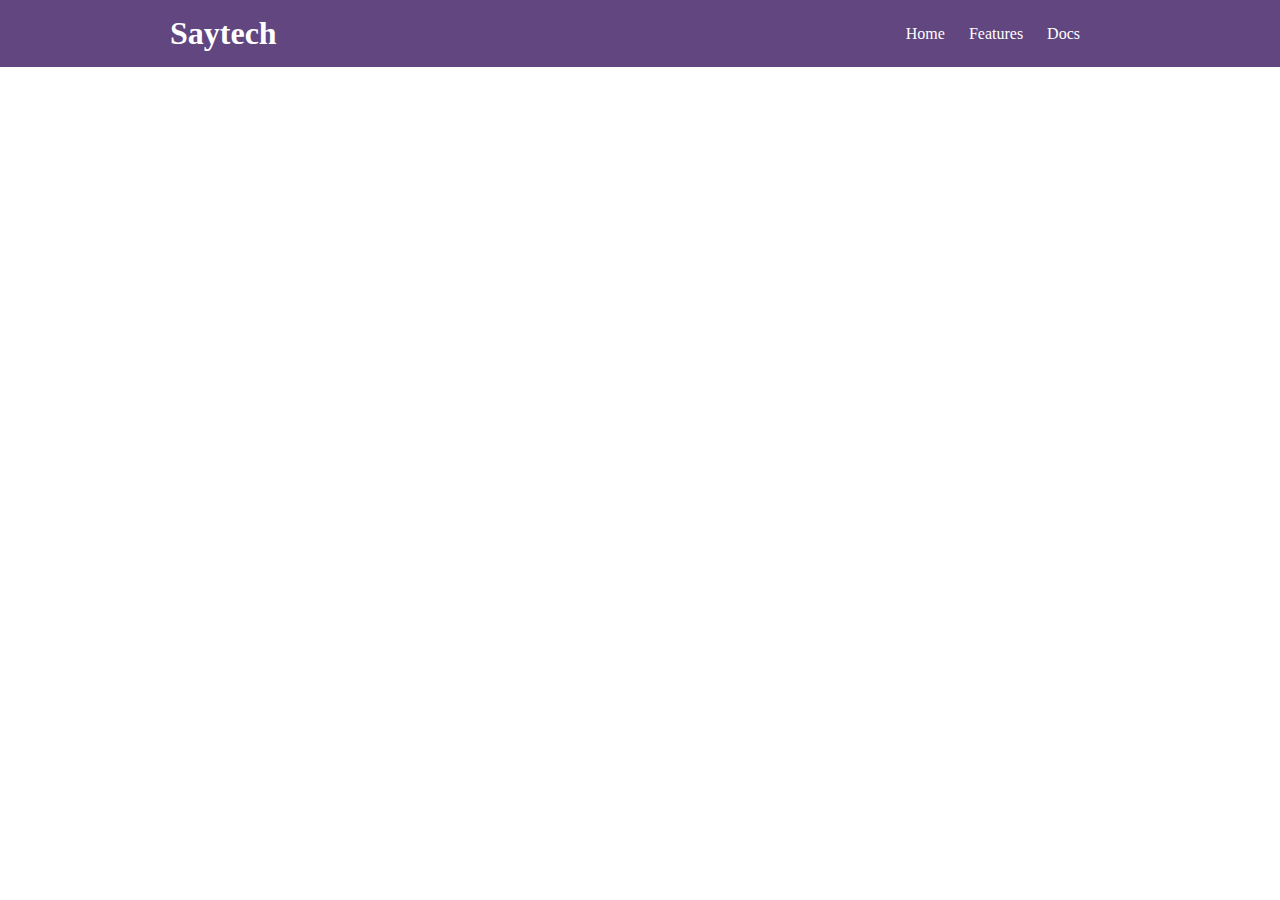
==== index.html @ d3824d50 "сделала разметку сайта. сделала хедер" ====
<!DOCTYPE html>
<html lang="en">
<head>
    <meta charset="UTF-8">
    <meta name="viewport" content="width=device-width, initial-scale=1.0">
    <title>Document</title>
    <link rel="stylesheet" href="style.css">
</head>
<body>
    <header>
        <h1>Saytech</h1>
        <ul>
            <li><a href="">Home</a></li>
            <li><a href="">Features</a></li>
            <li><a href="">Docs</a></li>
        </ul>
    </header>
    <main>

    </main>
    <section class="skewed">

    </section>
    <section class="top-container">

    </section>
    <section class="bottom-container">

    </section>
    <section class="hosting-container">

    </section>
    <section class="languages-container">

    </section>
    <footer>

    </footer>
</body>
</html>
---- style.css ----
body{
    margin: 0;
    padding: 0;
}
header{
    padding: 0 200px 0 170px;
    background-color: #61467f;
    display: flex;
    justify-content: space-between;
    align-items: center;
}
header h1{
    margin: 15px 0;
    color: white;
}
header ul li{
    list-style-type: none;
    display: inline;
    padding-left: 20px;
}
header a{
    text-decoration: none;
    color: white;
}
main{
    padding: 0 150px;
    background-color: #61467f;
}
.skewed{
    padding: 0 150px;
    background-color: #181a1b;
}
.top-container{
    padding: 0 150px;
}
.bottom-container{
    padding: 0 150px;
}
.hosting-container{
    padding: 0 150px;
}
.languages-container{
    padding: 0 150px;
}
footer{
    padding: 0 150px;
}
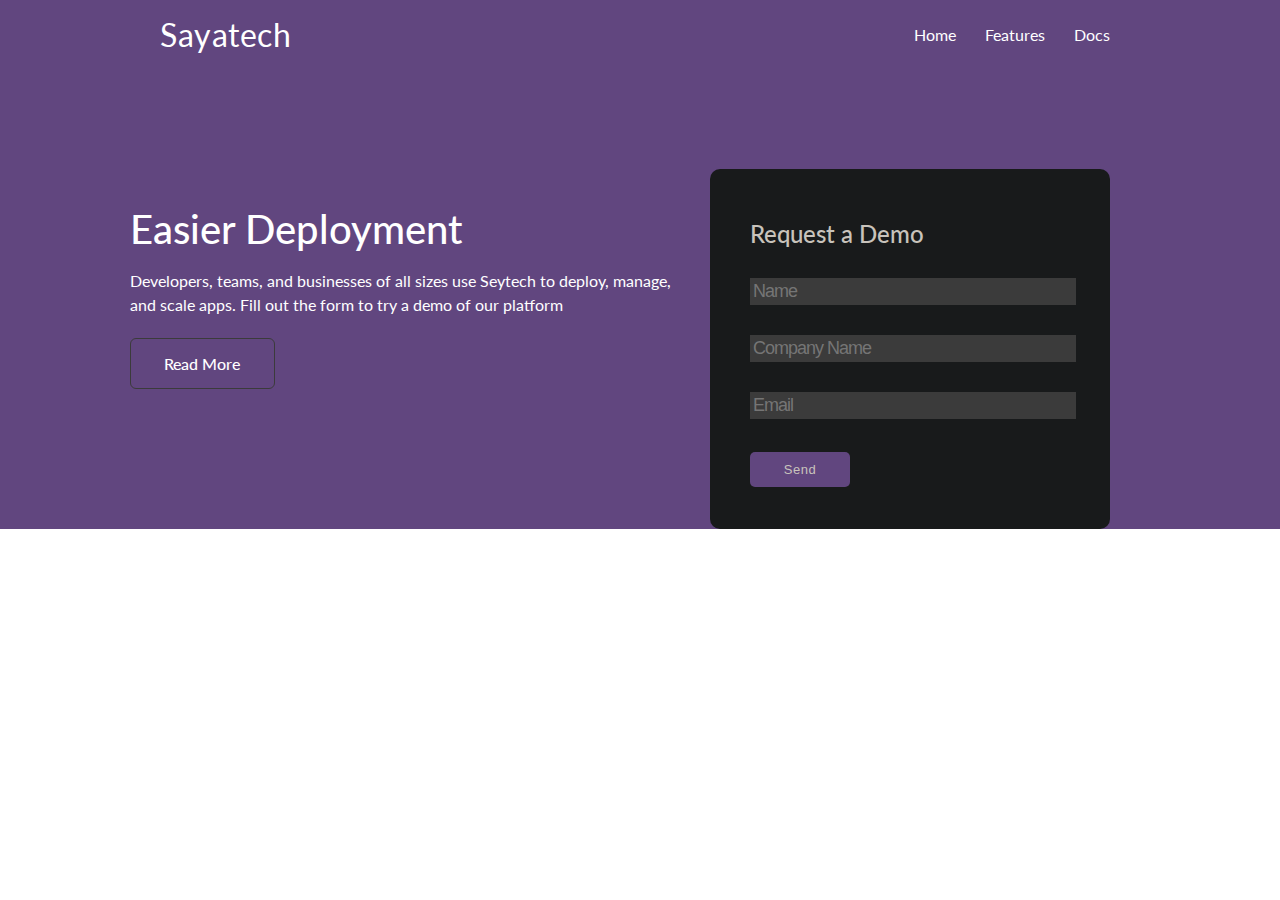
==== commit 40e660be: "сделала вторую секцию сайта" ====
--- a/index.html
+++ b/index.html
@@ -4,19 +4,43 @@
     <meta charset="UTF-8">
     <meta name="viewport" content="width=device-width, initial-scale=1.0">
     <title>Document</title>
+    <link rel="preconnect" href="https://fonts.googleapis.com">
+    <link rel="preconnect" href="https://fonts.gstatic.com" crossorigin>
+    <link href="https://fonts.googleapis.com/css2?family=Lato:wght@300&display=swap" rel="stylesheet">
     <link rel="stylesheet" href="style.css">
 </head>
 <body>
     <header>
-        <h1>Saytech</h1>
-        <ul>
-            <li><a href="">Home</a></li>
-            <li><a href="">Features</a></li>
-            <li><a href="">Docs</a></li>
-        </ul>
+        <div class="header-container">
+            <h1>Sayatech</h1>
+            <ul>
+                <li><a href="">Home</a></li>
+                <li><a href="">Features</a></li>
+                <li><a href="">Docs</a></li>
+            </ul> 
+        </div>
     </header>
     <main>
-
+        <div class="main-container">
+            <div class="l">
+                <h1>Easier Deployment</h1>
+                <p>Developers, teams, and businesses of all sizes use Seytech to deploy, manage, and scale apps. Fill out the form to try a demo of our platform</p>
+                <div class="rm">                
+                    <h3>Read More</h3>
+                </div>
+            </div>
+            <div class="r">
+                <form action="">
+                    <h2>Request a Demo</h2>
+                    <input type="text" placeholder="Name" required>
+                    <input type="text" placeholder="Company Name" required>
+                    <input type="email" placeholder="Email" required>
+                    <div class="submit">
+                        <input type="submit" value="Send">
+                    </div>
+                </form>
+            </div>
+        </div>
     </main>
     <section class="skewed">
 
--- a/style.css
+++ b/style.css
@@ -1,10 +1,14 @@
 body{
     margin: 0;
     padding: 0;
+    font-family: 'Lato', sans-serif;
 }
 header{
-    padding: 0 200px 0 170px;
     background-color: #61467f;
+}
+.header-container{
+    width: 75%;
+    margin: auto;
     display: flex;
     justify-content: space-between;
     align-items: center;
@@ -12,36 +16,144 @@
 header h1{
     margin: 15px 0;
     color: white;
+    font-weight: 400;
+    letter-spacing: 0.5px;
 }
 header ul li{
     list-style-type: none;
     display: inline;
-    padding-left: 20px;
+    padding-left: 5px;
+}
+header a:hover{
+    border-bottom: 2px solid #303436;
 }
 header a{
+    padding: 10px 10px;
     text-decoration: none;
     color: white;
 }
+
+
 main{
-    padding: 0 150px;
+    padding: 0 210px 0 170px;
     background-color: #61467f;
 }
+.main-container{
+    width: 75%;
+    margin: auto;
+    display: grid;
+    grid-template-columns: 550px 400px;
+    gap: 30px;
+    color: white;
+    align-items: center;
+    justify-content: center;
+}
+input{
+    display: block;
+    padding: 3px;
+    font-size: 18px;
+    font-weight: 500;
+    background-color: #3b3b3b;
+    border: 0;
+    width: 100%;
+    margin: auto;    
+    margin-bottom: 30px;
+    letter-spacing: -1px;
+}
+input[type="submit"] {
+    width: 100px;
+    background-color: #61467f;
+    color: #c8c3bc;
+    font-size: 13px;
+    letter-spacing: 0.5px;
+    padding: 10px 0;
+    border-radius: 5px;
+    margin: 0;
+}
+input[type="submit"]:hover{
+    cursor: pointer;
+    padding: 9px 0;
+    width: 30%;
+    margin-left: 2px;
+    letter-spacing: 0;
+}
+.submit{
+    height: 40px;
+    display: flex;
+    align-items: center;
+}
+
+.main-container .r{
+    background-color: #181a1b;
+    padding: 40px;
+    border-radius: 10px;
+    margin-top: 100px;
+}
+form{
+    margin: auto;
+}
+form h2{
+    font-weight: 500;
+    color: #c8c3bc;
+    margin: 10px 0 30px 0;
+}
+.main-container .l h1{
+    margin: 0;
+    font-size: 40px;
+    font-weight: 500;
+}
+.rm{
+    height: 60px;
+    width: 550px;
+    display: flex;
+    align-items: center;
+}
+.main-container .l h3{
+    font-weight: 500;
+    font-size: 16px;
+    padding: 15px 30px;
+    border: 1px solid #3b3b3b;
+    border-radius: 6px;
+    width: 15%;
+    margin: 0;
+    text-align: center;
+}
+.main-container .l h3:hover{
+    padding: 14px 28px;
+    margin-left: 2px;
+    font-size: 15.5px;
+    text-align: center;
+    cursor: pointer;
+}
+.main-container .l p{
+    line-height: 1.5;
+}
 .skewed{
-    padding: 0 150px;
+    padding: 0 200px 0 170px;
     background-color: #181a1b;
 }
+
+
 .top-container{
-    padding: 0 150px;
+    padding: 0 200px 0 170px;
 }
+
+
 .bottom-container{
-    padding: 0 150px;
+    padding: 0 200px 0 170px;
 }
+
+
 .hosting-container{
-    padding: 0 150px;
+    padding: 0 200px 0 170px;
 }
+
+
 .languages-container{
-    padding: 0 150px;
+    padding: 0 200px 0 170px;
 }
+
+
 footer{
-    padding: 0 150px;
+    padding: 0 200px 0 170px;
 }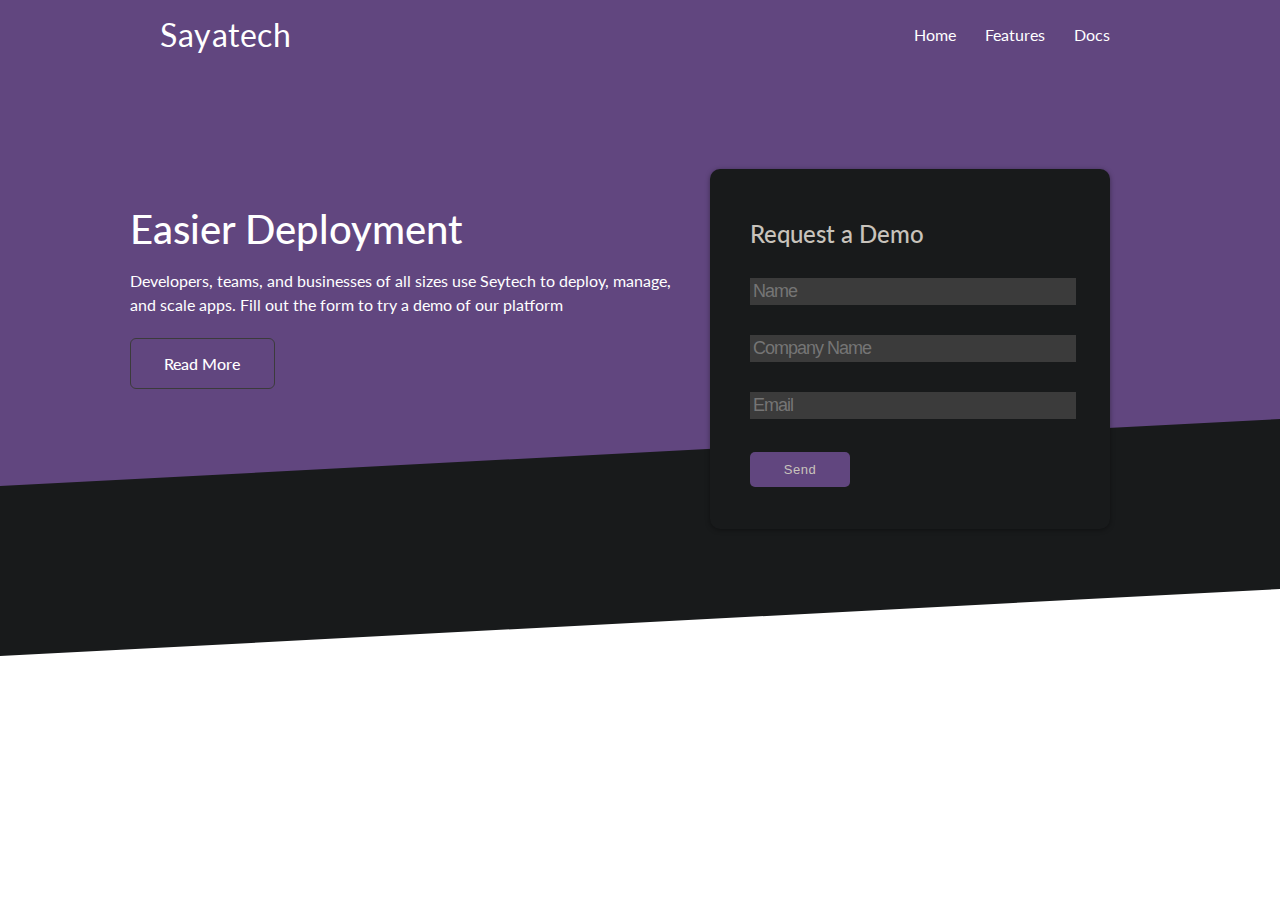
==== commit d0adfae5: "сделала контейнер под наклоном" ====
--- a/index.html
+++ b/index.html
@@ -42,9 +42,7 @@
             </div>
         </div>
     </main>
-    <section class="skewed">
-
-    </section>
+    <section class="skewed"> </section>
     <section class="top-container">
 
     </section>
--- a/style.css
+++ b/style.css
@@ -88,6 +88,8 @@
     padding: 40px;
     border-radius: 10px;
     margin-top: 100px;
+    z-index: 10;
+    box-shadow: 0px 1px 5px rgba(0, 0, 0, 0.384);
 }
 form{
     margin: auto;
@@ -128,9 +130,15 @@
 .main-container .l p{
     line-height: 1.5;
 }
+
+
 .skewed{
-    padding: 0 200px 0 170px;
     background-color: #181a1b;
+    height: 170px;
+    margin-top: -110px;
+    width: 100vw;
+    transform-origin: right top;
+    transform: skewY(-3deg);
 }
 
 
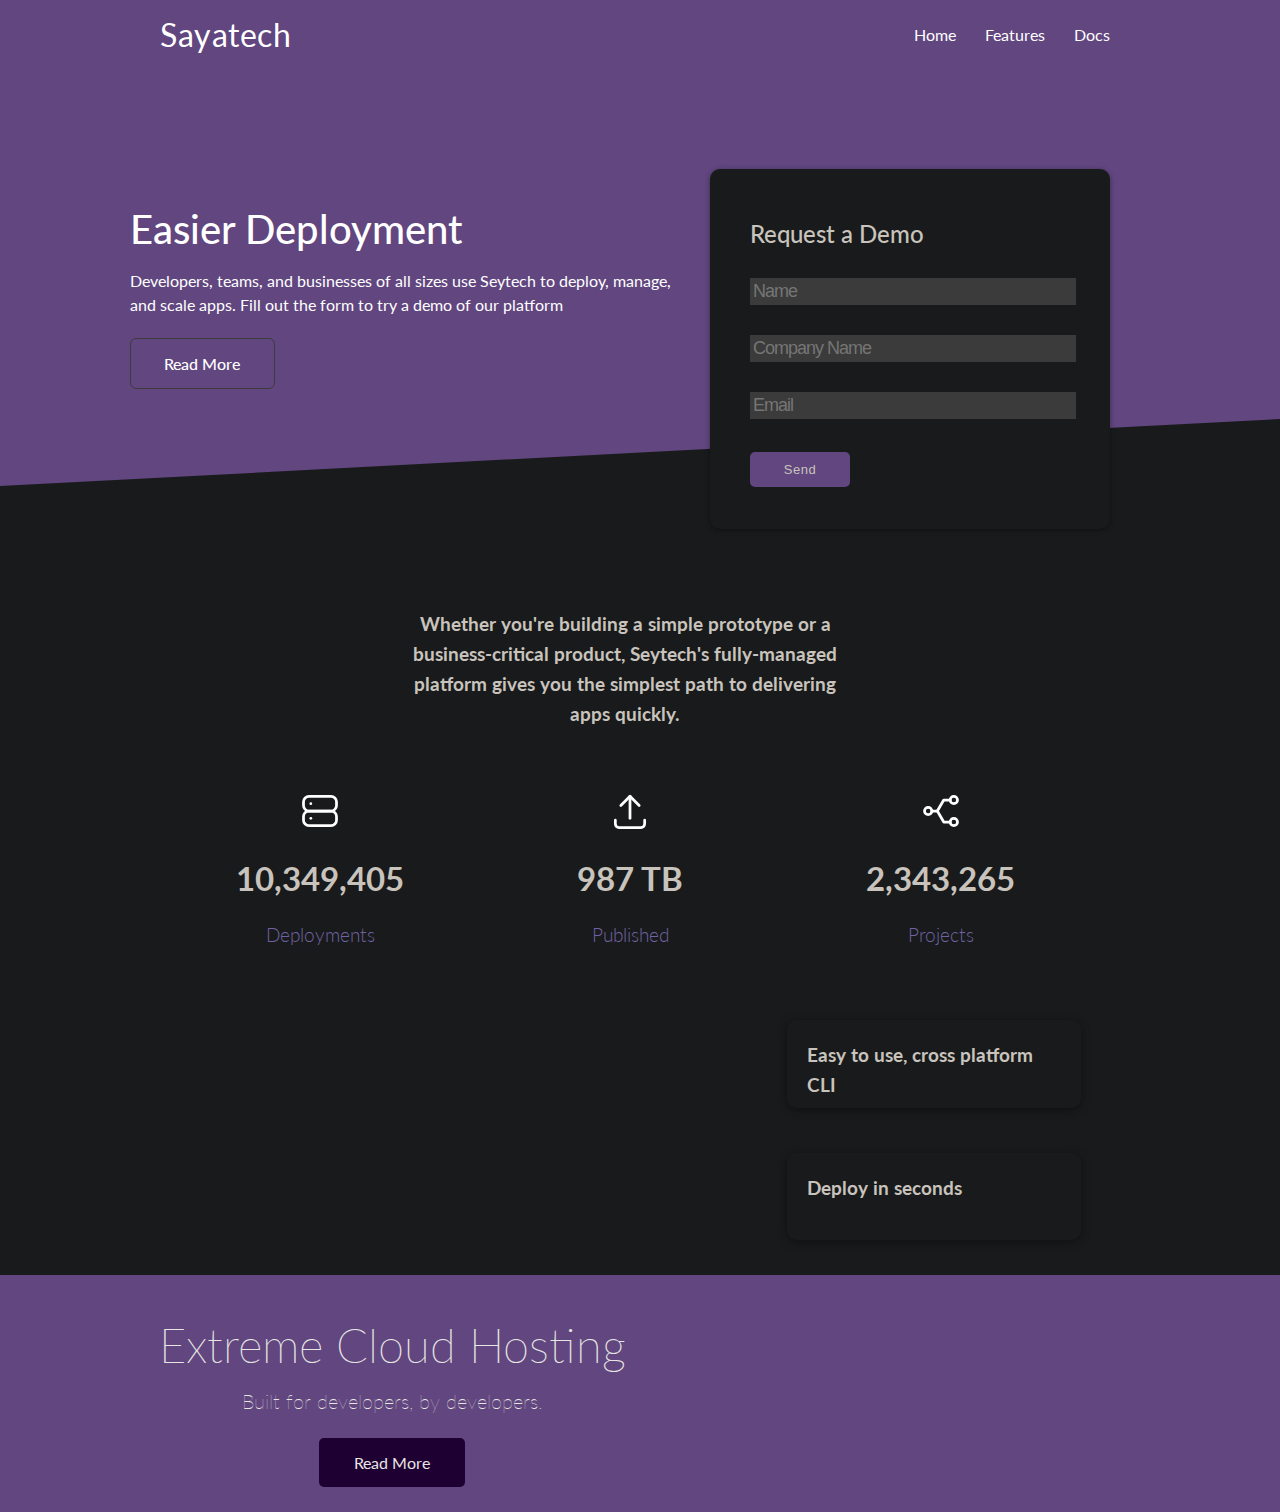
==== commit 813f4ec1: "сделала следующие 2 контейнера" ====
--- a/index.html
+++ b/index.html
@@ -43,14 +43,66 @@
         </div>
     </main>
     <section class="skewed"> </section>
-    <section class="top-container">
-
+    <section class="big-black-container">
+        <h3>
+            Whether you're building a simple prototype or a business-critical product, Seytech's fully-managed platform gives you the simplest path to delivering apps quickly.
+        </h3>
+        <div class="bbc-top">
+            <div class="icons">
+                <div class="svg">
+                    <svg xmlns="http://www.w3.org/2000/svg" class="icon icon-tabler icon-tabler-server" width="44" height="44" viewBox="0 0 24 24" stroke-width="1.5" stroke="#ffffff" fill="none" stroke-linecap="round" stroke-linejoin="round">
+                        <path stroke="none" d="M0 0h24v24H0z" fill="none"/>
+                        <path d="M3 4m0 3a3 3 0 0 1 3 -3h12a3 3 0 0 1 3 3v2a3 3 0 0 1 -3 3h-12a3 3 0 0 1 -3 -3z" />
+                        <path d="M3 12m0 3a3 3 0 0 1 3 -3h12a3 3 0 0 1 3 3v2a3 3 0 0 1 -3 3h-12a3 3 0 0 1 -3 -3z" />
+                        <path d="M7 8l0 .01" />
+                        <path d="M7 16l0 .01" />
+                    </svg>
+                </div>
+                <h1>10,349,405</h1>
+                <h3>Deployments</h3>
+            </div>
+            <div class="icons">
+                <div class="svg">
+                    <svg xmlns="http://www.w3.org/2000/svg" class="icon icon-tabler icon-tabler-upload" width="44" height="44" viewBox="0 0 24 24" stroke-width="1.5" stroke="#ffffff" fill="none" stroke-linecap="round" stroke-linejoin="round">
+                        <path stroke="none" d="M0 0h24v24H0z" fill="none"/>
+                        <path d="M4 17v2a2 2 0 0 0 2 2h12a2 2 0 0 0 2 -2v-2" />
+                        <path d="M7 9l5 -5l5 5" />
+                        <path d="M12 4l0 12" />
+                    </svg>
+                </div>
+                <h1>987 TB</h1>
+                <h3>Published</h3>
+            </div>
+            <div class="icons">
+                <div class="svg">
+                    <svg xmlns="http://www.w3.org/2000/svg" class="icon icon-tabler icon-tabler-brand-stackshare" width="44" height="44" viewBox="0 0 24 24" stroke-width="1.5" stroke="#ffffff" fill="none" stroke-linecap="round" stroke-linejoin="round">
+                        <path stroke="none" d="M0 0h24v24H0z" fill="none"/>
+                        <path d="M19 6m-2 0a2 2 0 1 0 4 0a2 2 0 1 0 -4 0" />
+                        <path d="M19 18m-2 0a2 2 0 1 0 4 0a2 2 0 1 0 -4 0" />
+                        <path d="M5 12m-2 0a2 2 0 1 0 4 0a2 2 0 1 0 -4 0" />
+                        <path d="M7 12h3l3.5 6h3.5" />
+                        <path d="M17 6h-3.5l-3.5 6" />
+                    </svg>
+                </div>
+                <h1>2,343,265</h1>
+                <h3>Projects</h3>
+            </div>
+        </div>
+        <div class="bbc-bottom">
+            <div class="bottom-content" id="bc1">
+                <h3>Easy to use, cross platform CLI</h3>
+            </div>
+            <div class="bottom-content" id="bc2">
+                <h3>Deploy in seconds</h3>
+            </div>
+        </div>
     </section>
-    <section class="bottom-container">
-
-    </section>
-    <section class="hosting-container">
-
+    <section class="purple-container">
+        <div class="content">
+            <h1>Extreme Cloud Hosting</h1>
+            <h3>Built for developers, by developers.</h3>
+            <a href="">Read More</a>
+        </div>
     </section>
     <section class="languages-container">
 
--- a/style.css
+++ b/style.css
@@ -134,26 +134,108 @@
 
 .skewed{
     background-color: #181a1b;
-    height: 170px;
+    height: 150px;
     margin-top: -110px;
-    width: 100vw;
+    width: 100%;
     transform-origin: right top;
     transform: skewY(-3deg);
 }
 
 
-.top-container{
-    padding: 0 200px 0 170px;
-}
-
-
-.bottom-container{
-    padding: 0 200px 0 170px;
-}
-
-
-.hosting-container{
-    padding: 0 200px 0 170px;
+.big-black-container{
+    padding: 60px 200px 0 170px;
+    z-index: 10;
+    background-color: #181a1b;
+    margin-top: -20px;
+}
+.big-black-container h3{
+    color: #c8c3bc;
+    width: 51%;
+    margin: auto;
+    text-align: center;
+    line-height: 30px;
+}
+.bbc-top{
+    margin-top: 60px;
+    display: grid;
+    grid-template-columns: 33% 33% 33%;
+    gap: 10px;
+}
+.icons{
+    display: flex;
+    flex-direction: column;
+    justify-content: center;
+    text-align: center;
+}
+.icons h3{
+    color: #7162a1;
+    font-weight: 300;
+    margin-top: 0;
+}
+.icons h1{
+    font-size: 33px;
+    color: #c8c3bc;
+}
+.bbc-bottom{
+    margin-top: 70px;
+    display: grid;
+    grid-template-columns: 33% 33% 33%;
+    grid-template-rows: 50% 50%;
+    gap: 5px;
+    margin-left: 20px;
+}
+#bc1{
+    grid-column: 3/4;
+    grid-row: 1/2;
+}
+#bc2{
+    grid-column: 3/4;
+    grid-row: 2/3;
+}
+.bottom-content{
+    box-shadow: 0px 2px 10px rgba(0, 0, 0, 0.384);
+    border-radius: 10px;
+    padding: 20px 20px;
+    margin-bottom: 40px;
+}
+.bottom-content h3{
+    margin: 0;
+    width: 100%;
+    text-align: left;
+}
+
+
+.purple-container{
+    background-color: #61467f;
+    color: #e8e6e3;
+    padding: 10px 20px 40px 20px;
+    margin: 0;
+}
+.purple-container h1{
+    font-size: 47px;
+    font-weight: 200;
+}
+.purple-container .content{
+    width: 60%;
+    text-align: center;
+}
+.purple-container h3{
+    font-size: 20px;
+    font-weight: 100;
+    margin-top: -15px;
+    margin-bottom: 40px;
+}
+.purple-container a{
+    text-decoration: none;
+    background-color: #1e0033;
+    color: #e8e6e3;
+    padding: 15px 35px;
+    border-radius: 5px; 
+    font-size: 16px;
+}
+.purple-container a:hover{
+    padding: 14px 34px;
+    font-size: 15px;
 }
 
 
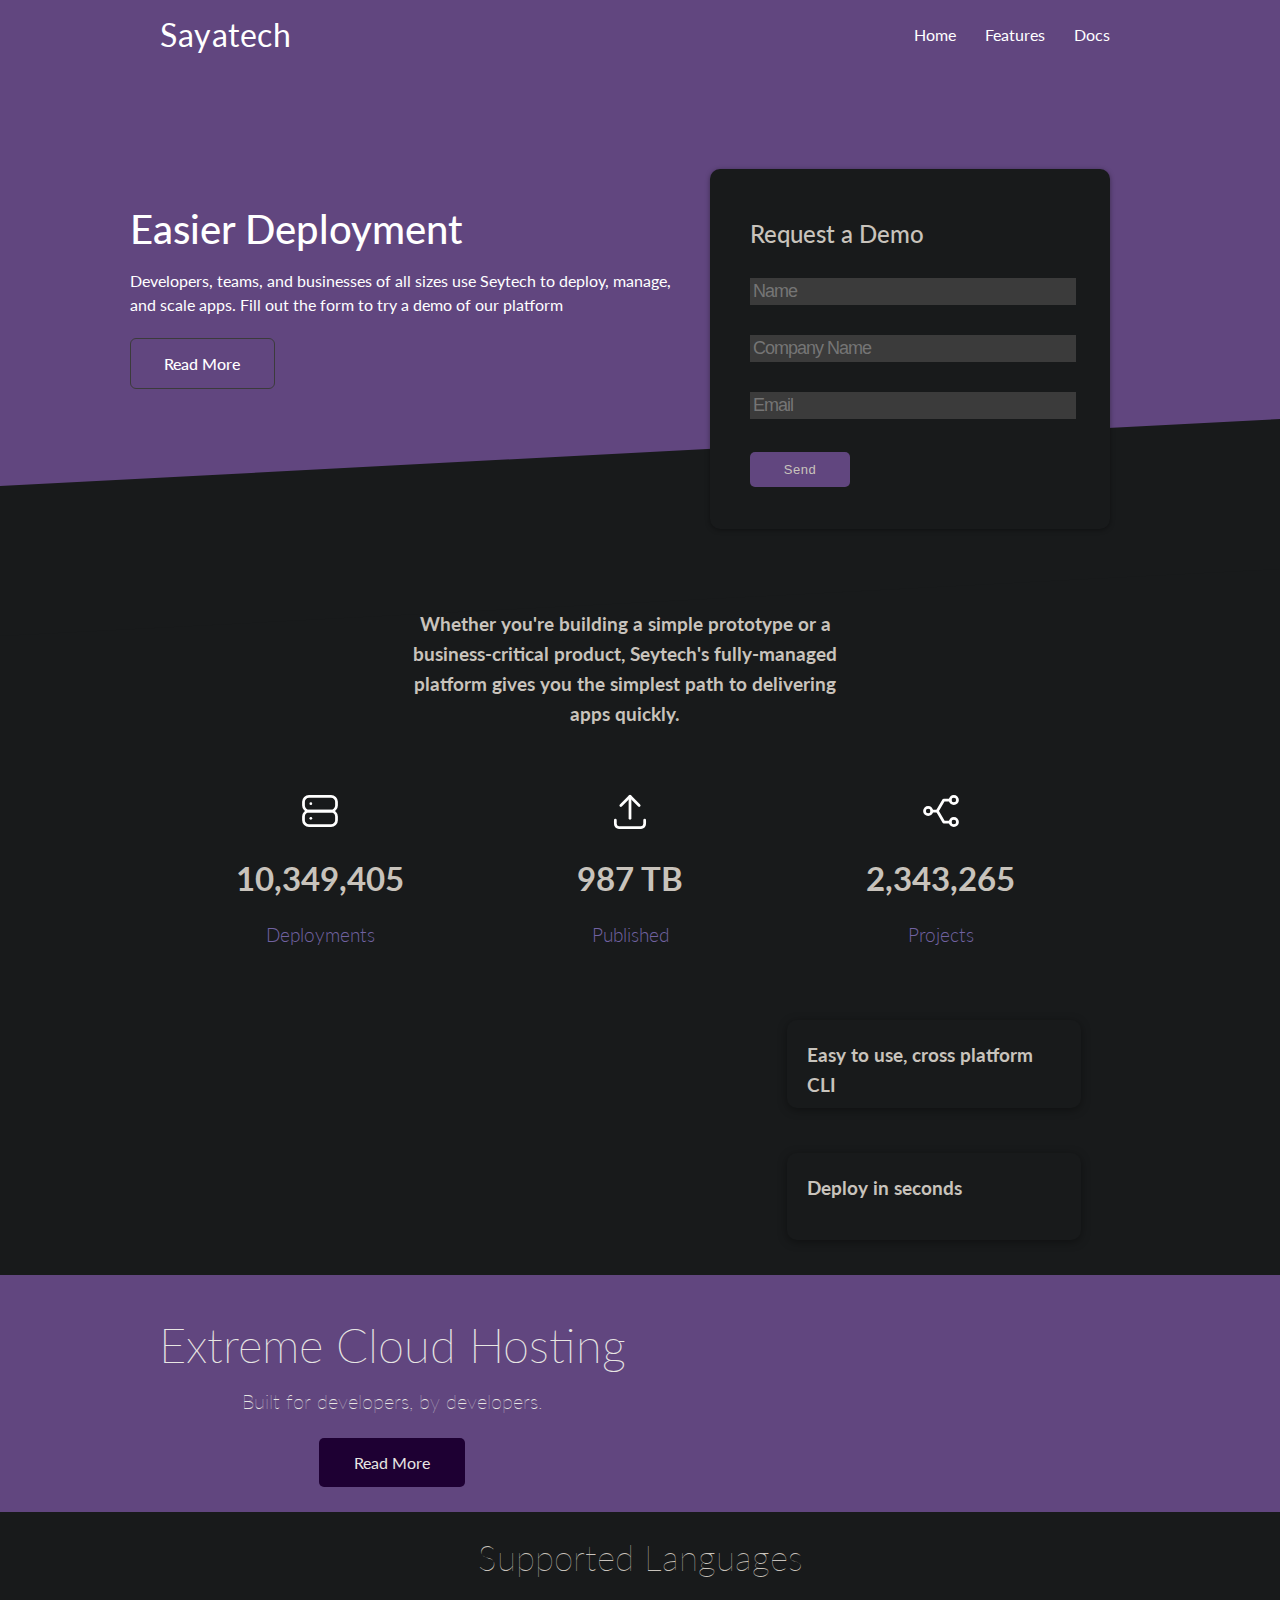
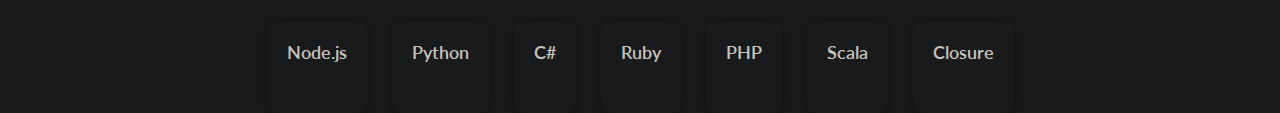
==== commit 7b61d6ed: "сделала секцию с ЯП" ====
--- a/index.html
+++ b/index.html
@@ -105,7 +105,16 @@
         </div>
     </section>
     <section class="languages-container">
-
+        <h1>Supported Languages</h1>
+        <div class="lang-flex">
+            <div class="lang">Node.js</div>
+            <div class="lang">Python</div>
+            <div class="lang">C#</div>
+            <div class="lang">Ruby</div>
+            <div class="lang">PHP</div>
+            <div class="lang">Scala</div>
+            <div class="lang">Closure</div>
+        </div>
     </section>
     <footer>
 
--- a/style.css
+++ b/style.css
@@ -240,9 +240,37 @@
 
 
 .languages-container{
-    padding: 0 200px 0 170px;
-}
-
+    display: flex;
+    align-items: center;
+    flex-direction: column;
+    background-color: #181a1b;
+    color: #c8c3bc;
+}
+.languages-container h1{
+    font-size: 35px;
+    font-weight: 100;
+}
+.lang{
+    padding: 20px 20px 50px 20px;
+    text-align: center;
+    box-shadow: 0px 2px 10px rgba(0, 0, 0, 0.384);
+    font-size: large;
+    font-weight: 600;
+    border-radius: 10px;
+    margin-top: 20px;
+}
+.lang:hover{
+    transition: transform 0.3s ease;
+    transform: translate(0px, -10px);
+
+}
+.lang:not(:hover) {
+    transition: transform 0.3s ease;
+  }
+.lang-flex{
+    display: flex;
+    gap: 25px;
+}
 
 footer{
     padding: 0 200px 0 170px;
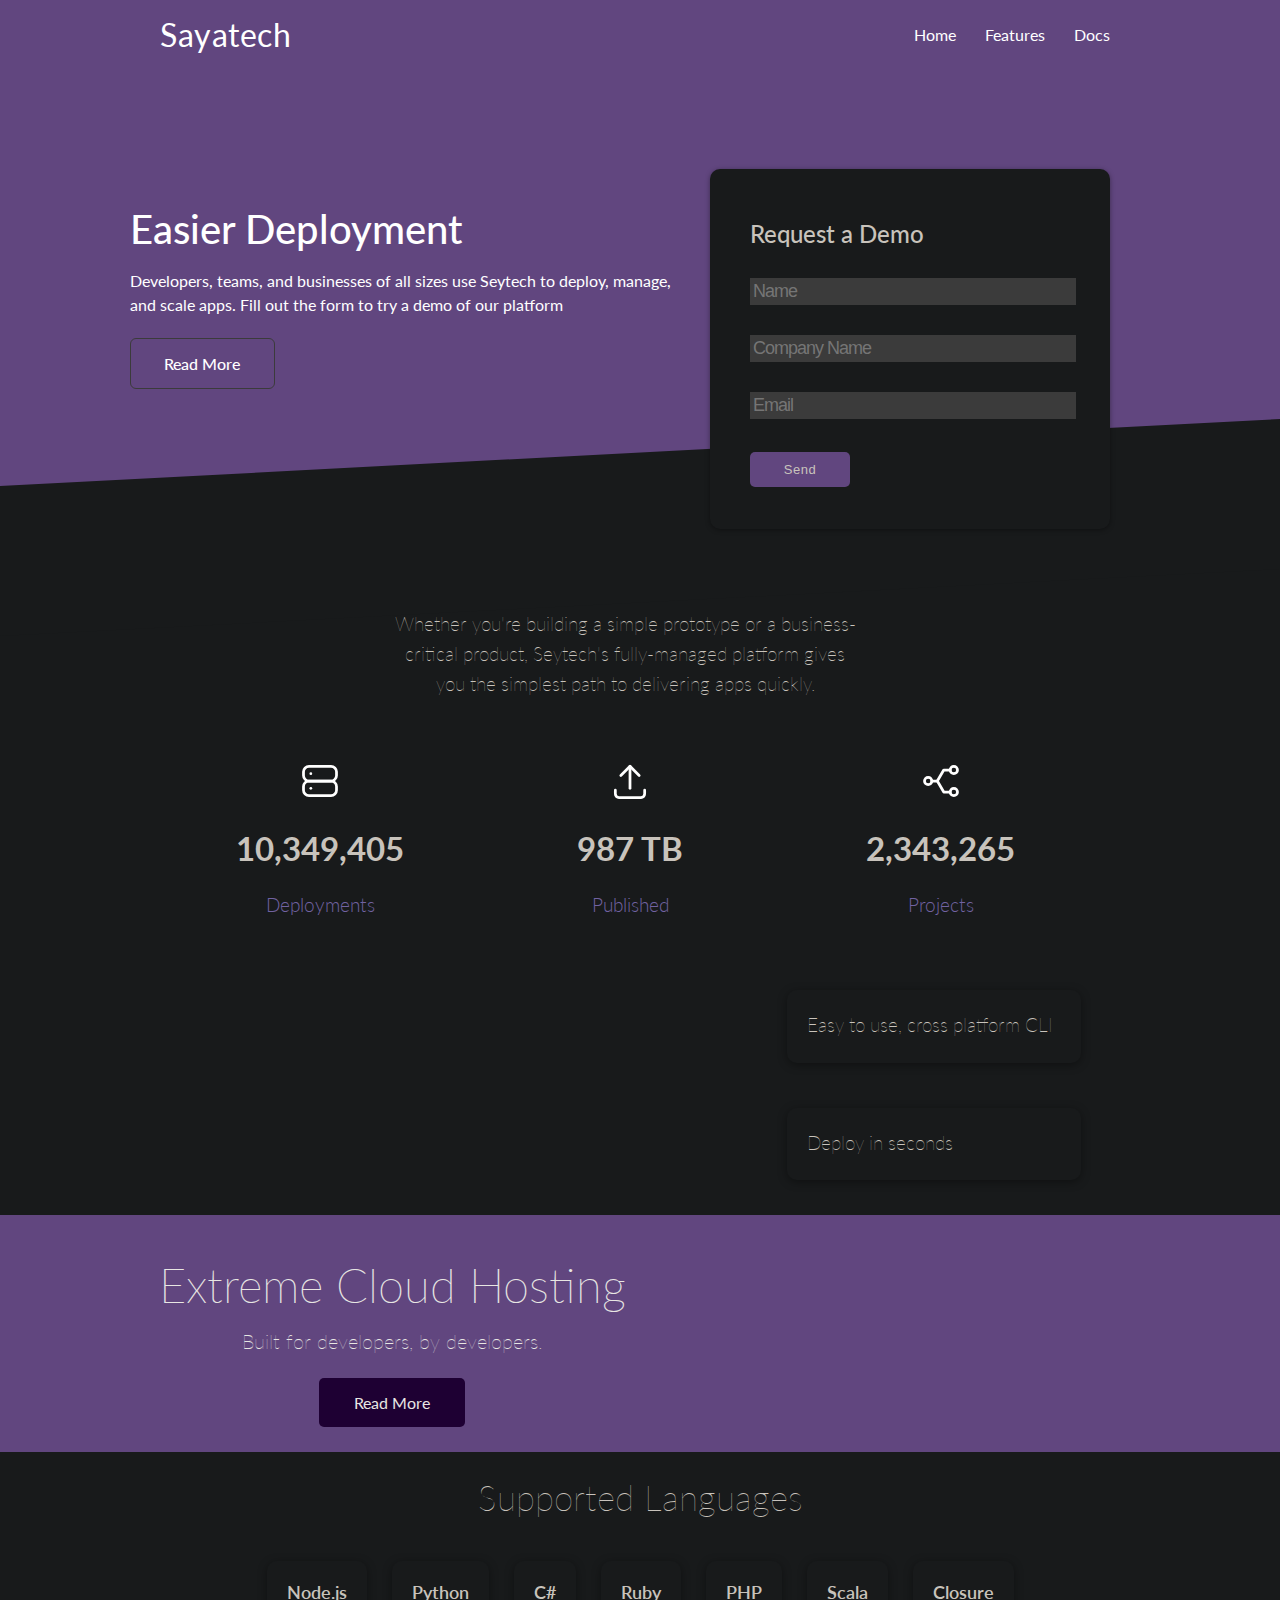
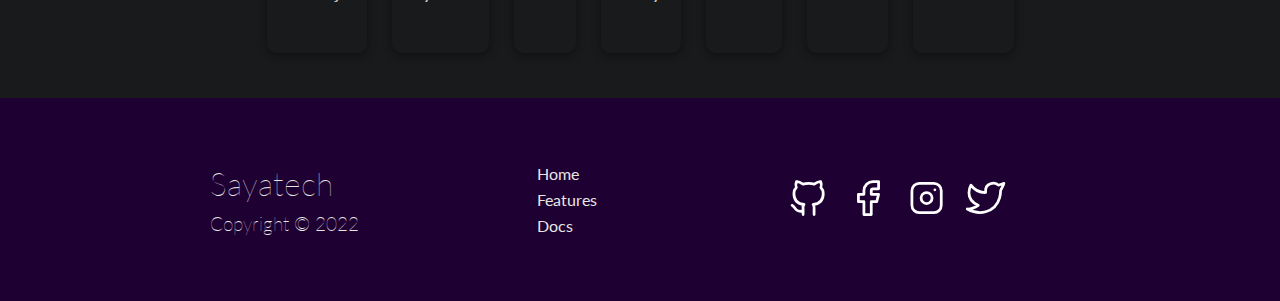
==== commit a0d2b2c3: "главная страница готова" ====
--- a/index.html
+++ b/index.html
@@ -117,7 +117,45 @@
         </div>
     </section>
     <footer>
-
+        <div class="f">
+            <h1>Sayatech</h1>
+            <h3>Copyright © 2022</h3>
+        </div>
+        <div class="s">
+            <ul>
+                <li><a href="">Home</a></li>
+                <li><a href="">Features</a></li>
+                <li><a href="">Docs</a></li>
+            </ul> 
+        </div>
+        <div class="t">
+            <a href="">
+                <svg xmlns="http://www.w3.org/2000/svg" class="icon icon-tabler icon-tabler-brand-github" width="44" height="44" viewBox="0 0 24 24" stroke-width="1.5" stroke="#ffffff" fill="none" stroke-linecap="round" stroke-linejoin="round">
+                    <path stroke="none" d="M0 0h24v24H0z" fill="none"/>
+                    <path d="M9 19c-4.3 1.4 -4.3 -2.5 -6 -3m12 5v-3.5c0 -1 .1 -1.4 -.5 -2c2.8 -.3 5.5 -1.4 5.5 -6a4.6 4.6 0 0 0 -1.3 -3.2a4.2 4.2 0 0 0 -.1 -3.2s-1.1 -.3 -3.5 1.3a12.3 12.3 0 0 0 -6.2 0c-2.4 -1.6 -3.5 -1.3 -3.5 -1.3a4.2 4.2 0 0 0 -.1 3.2a4.6 4.6 0 0 0 -1.3 3.2c0 4.6 2.7 5.7 5.5 6c-.6 .6 -.6 1.2 -.5 2v3.5" />
+                </svg>
+            </a>
+            <a href="">
+                <svg xmlns="http://www.w3.org/2000/svg" class="icon icon-tabler icon-tabler-brand-facebook" width="44" height="44" viewBox="0 0 24 24" stroke-width="1.5" stroke="#ffffff" fill="none" stroke-linecap="round" stroke-linejoin="round">
+                    <path stroke="none" d="M0 0h24v24H0z" fill="none"/>
+                    <path d="M7 10v4h3v7h4v-7h3l1 -4h-4v-2a1 1 0 0 1 1 -1h3v-4h-3a5 5 0 0 0 -5 5v2h-3" />
+                </svg>
+            </a>
+            <a href="">
+                <svg xmlns="http://www.w3.org/2000/svg" class="icon icon-tabler icon-tabler-brand-instagram" width="44" height="44" viewBox="0 0 24 24" stroke-width="1.5" stroke="#ffffff" fill="none" stroke-linecap="round" stroke-linejoin="round">
+                    <path stroke="none" d="M0 0h24v24H0z" fill="none"/>
+                    <path d="M4 4m0 4a4 4 0 0 1 4 -4h8a4 4 0 0 1 4 4v8a4 4 0 0 1 -4 4h-8a4 4 0 0 1 -4 -4z" />
+                    <path d="M12 12m-3 0a3 3 0 1 0 6 0a3 3 0 1 0 -6 0" />
+                    <path d="M16.5 7.5l0 .01" />
+                </svg>
+            </a>
+            <a href="">
+                <svg xmlns="http://www.w3.org/2000/svg" class="icon icon-tabler icon-tabler-brand-twitter" width="44" height="44" viewBox="0 0 24 24" stroke-width="1.5" stroke="#ffffff" fill="none" stroke-linecap="round" stroke-linejoin="round">
+                    <path stroke="none" d="M0 0h24v24H0z" fill="none"/>
+                    <path d="M22 4.01c-1 .49 -1.98 .689 -3 .99c-1.121 -1.265 -2.783 -1.335 -4.38 -.737s-2.643 2.06 -2.62 3.737v1c-3.245 .083 -6.135 -1.395 -8 -4c0 0 -4.182 7.433 4 11c-1.872 1.247 -3.739 2.088 -6 2c3.308 1.803 6.913 2.423 10.034 1.517c3.58 -1.04 6.522 -3.723 7.651 -7.742a13.84 13.84 0 0 0 .497 -3.753c0 -.249 1.51 -2.772 1.818 -4.013z" />
+                </svg>
+            </a>
+        </div>
     </footer>
 </body>
 </html>--- a/style.css
+++ b/style.css
@@ -270,8 +270,29 @@
 .lang-flex{
     display: flex;
     gap: 25px;
+    margin-bottom: 45px;
 }
 
 footer{
-    padding: 0 200px 0 170px;
+    background-color: #1e0033;
+    padding: 50px 200px;
+    color: #e8e6e3;
+    display: grid;
+    grid-template-columns: 33% 33% 33%;
+    align-items: center;
+}
+footer a{
+    text-decoration: none;
+    color: #e8e6e3;
+}
+footer ul li{
+    list-style-type: none;
+    margin: 7px;
+}
+footer h1, h3{
+    font-weight: 100;
+    margin: 10px;
+}
+footer svg{
+    width: 19%;
 }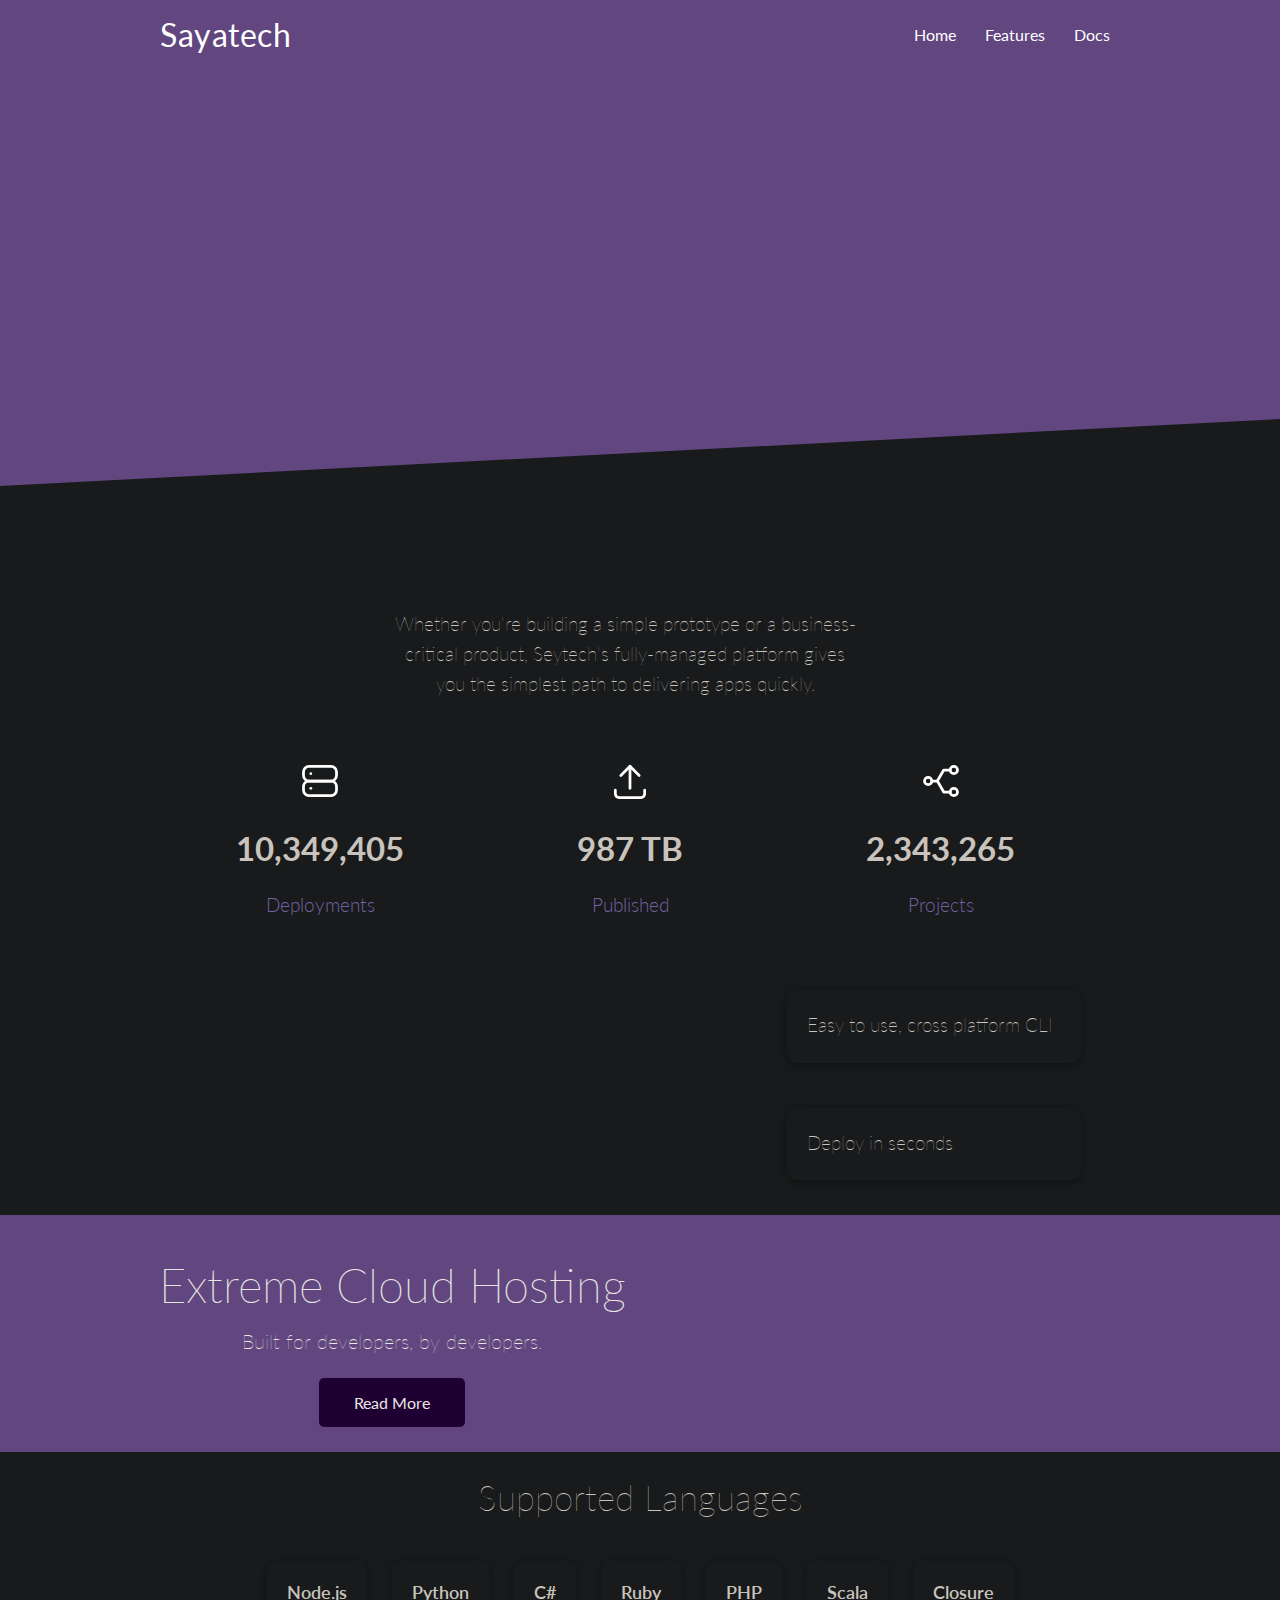
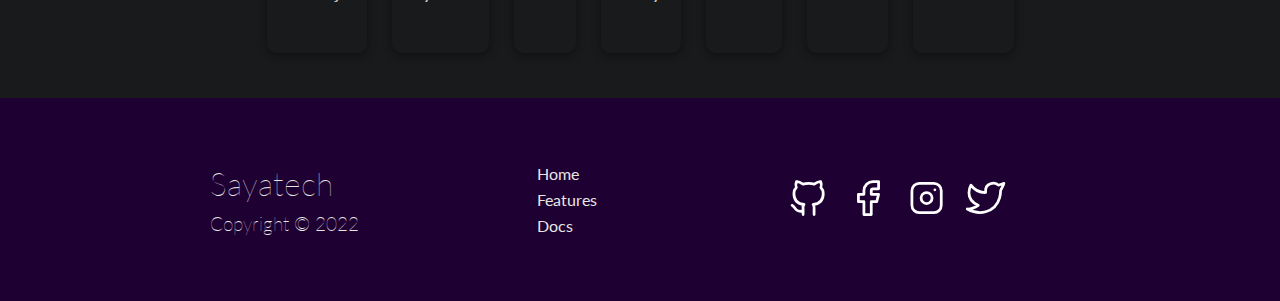
==== commit f9277386: "сделала мобильную версию" ====
--- a/index.html
+++ b/index.html
@@ -14,8 +14,8 @@
         <div class="header-container">
             <h1>Sayatech</h1>
             <ul>
-                <li><a href="">Home</a></li>
-                <li><a href="">Features</a></li>
+                <li><a href="index.html">Home</a></li>
+                <li><a target="_blank" href="feature.html">Features</a></li>
                 <li><a href="">Docs</a></li>
             </ul> 
         </div>
@@ -23,8 +23,10 @@
     <main>
         <div class="main-container">
             <div class="l">
-                <h1>Easier Deployment</h1>
-                <p>Developers, teams, and businesses of all sizes use Seytech to deploy, manage, and scale apps. Fill out the form to try a demo of our platform</p>
+                <div>
+                    <h1>Easier Deployment</h1>
+                    <p>Developers, teams, and businesses of all sizes use Seytech to deploy, manage, and scale apps. Fill out the form to try a demo of our platform</p>    
+                </div>
                 <div class="rm">                
                     <h3>Read More</h3>
                 </div>
@@ -123,8 +125,8 @@
         </div>
         <div class="s">
             <ul>
-                <li><a href="">Home</a></li>
-                <li><a href="">Features</a></li>
+                <li><a href="index.html">Home</a></li>
+                <li><a target="_blank" href="feature.html">Features</a></li>
                 <li><a href="">Docs</a></li>
             </ul> 
         </div>
--- a/style.css
+++ b/style.css
@@ -2,6 +2,7 @@
     margin: 0;
     padding: 0;
     font-family: 'Lato', sans-serif;
+    background-color: #181a1b;
 }
 header{
     background-color: #61467f;
@@ -13,7 +14,8 @@
     justify-content: space-between;
     align-items: center;
 }
-header h1{
+
+header .header-container h1 {
     margin: 15px 0;
     color: white;
     font-weight: 400;
@@ -82,15 +84,36 @@
     display: flex;
     align-items: center;
 }
-
+.main-container .l{
+    opacity: 0;
+    animation: right 2s forwards;
+    margin-left: -220px;
+    width: 100%;
+}
 .main-container .r{
     background-color: #181a1b;
     padding: 40px;
     border-radius: 10px;
     margin-top: 100px;
+    margin-left: 260px;
+    width: 80%;
     z-index: 10;
     box-shadow: 0px 1px 5px rgba(0, 0, 0, 0.384);
-}
+    opacity: 0;
+    animation: left 2s forwards;
+}
+@keyframes left {
+    to {
+      transform: translateX(-60%);
+      opacity: 1;
+    }
+  }
+@keyframes right {
+    to {
+      transform: translateX(40%);
+      opacity: 1;
+    }
+  }
 form{
     margin: auto;
 }
@@ -295,4 +318,187 @@
 }
 footer svg{
     width: 19%;
+}
+
+.feature-main{
+    background-color: #f4f4f4;
+    padding: 20px 170px;
+}
+.feature-main p{
+    width: 50%;
+
+}
+.feature-main h1{
+    font-weight: 100;
+}
+
+header .h1{
+    margin: 70px 170px 20px;
+    color: white;
+    font-weight: 100;
+    letter-spacing: 0.5px;
+    font-size: 55px ;
+}
+header h3{
+    margin: 0 170px;
+    padding-bottom: 50px;
+    color: white;
+}
+
+.box{
+    display: flex;
+    flex-wrap: wrap;
+    align-items: center;
+    gap: 10px;
+    border-radius: 10px;
+    box-shadow: 1px 3px 15px rgba(0, 0, 0, 0.205);
+    padding: 20px;
+}
+.big-grid-section{
+    padding-top: 60px;
+    padding-bottom: 100px;
+    width: 75%;
+    margin: auto;
+    display: grid;
+    grid-template-columns: 33% 33% 33%;
+    grid-template-rows: 33% 33% 33%;
+    gap: 25px 40px;
+}
+#b1{
+    grid-row: 1/2;
+    grid-column: 1/4;
+}
+#b2{
+    grid-row: 2/3;
+    grid-column: 1/3;
+}
+.box p{
+    width: 80%;
+}
+
+@media screen and (max-width: 770px){
+
+    .main-container{
+        margin: auto;
+        padding-top: 50px;
+        display: flex;
+        flex-direction: column;
+    }
+    .main-container .l{
+        text-align: center;
+        margin: auto;
+        width: 90%;
+        padding: 0;
+        margin: 0;
+        margin-left: -320px;
+    }
+    main{
+        padding: 0;
+    }
+    .rm h3{
+        padding: 10px 15px!important;
+        width: 30%!important;
+    }
+    .rm{
+        width: 100%;
+        display: flex;
+        justify-content: center;
+    }
+    .main-container .r{
+        width: 60%;
+    }
+    @keyframes left {
+        to {
+          transform: translateX(-30%);
+          opacity: 1;
+        }
+      }
+    @keyframes right {
+        to {
+          transform: translateX(30%);
+          opacity: 1;
+        }
+      }
+      .big-black-container{
+        padding: 50px 10px 20px;
+      }
+      .big-black-container h3{
+        width: 70%;
+      }
+      .bbc-top{
+        grid-template-rows: 33% 33% 33%;
+        grid-template-columns: 100%;
+        gap: 30px;
+      }
+      .bbc-bottom{
+        grid-template-columns: 100%;
+        padding: 40px 40px 0 40px;
+      }
+      .bottom-content h3{
+        font-weight: 600;
+      }
+      #bc1{
+        grid-row: 1/2;
+        grid-column: 1/2;
+      }
+      #bc2{
+        grid-row: 2/3;
+        grid-column: 1/2;
+      }
+      .purple-container .content{
+        width: 100%;
+      }
+      .lang-flex{
+        flex-wrap: wrap;
+        align-items: center;
+        justify-content: center;
+      }
+      footer{
+        grid-template-columns: 100%;
+        gap: 15px;
+        padding: 40px;
+      }
+      footer ul{
+        padding: 0;
+      }
+      footer a svg{
+        width: auto;
+        margin-left: 5px;
+      }
+}
+@media screen and (max-width: 500px){
+    .header-container{
+        display: flex;
+        flex-direction: column;
+    }
+    .header-container ul{
+        padding: 15px;
+        background-color: #4e3866;
+        margin-top: 5px;
+    }
+    .big-black-container{
+        padding-top: 70px;
+    }
+    .big-black-container h3{
+        width: 90%;
+        font-weight: 900;
+    }
+    .lang-flex{
+        padding: 0 40px;
+    }
+    footer{
+        padding: 30px;
+    }
+    @keyframes left {
+        to {
+          transform: translateX(-50%);
+          opacity: 1;
+        }
+      }
+    @keyframes right {
+        to {
+          transform: translateX(70%);
+          opacity: 1;
+        }
+      }
 }